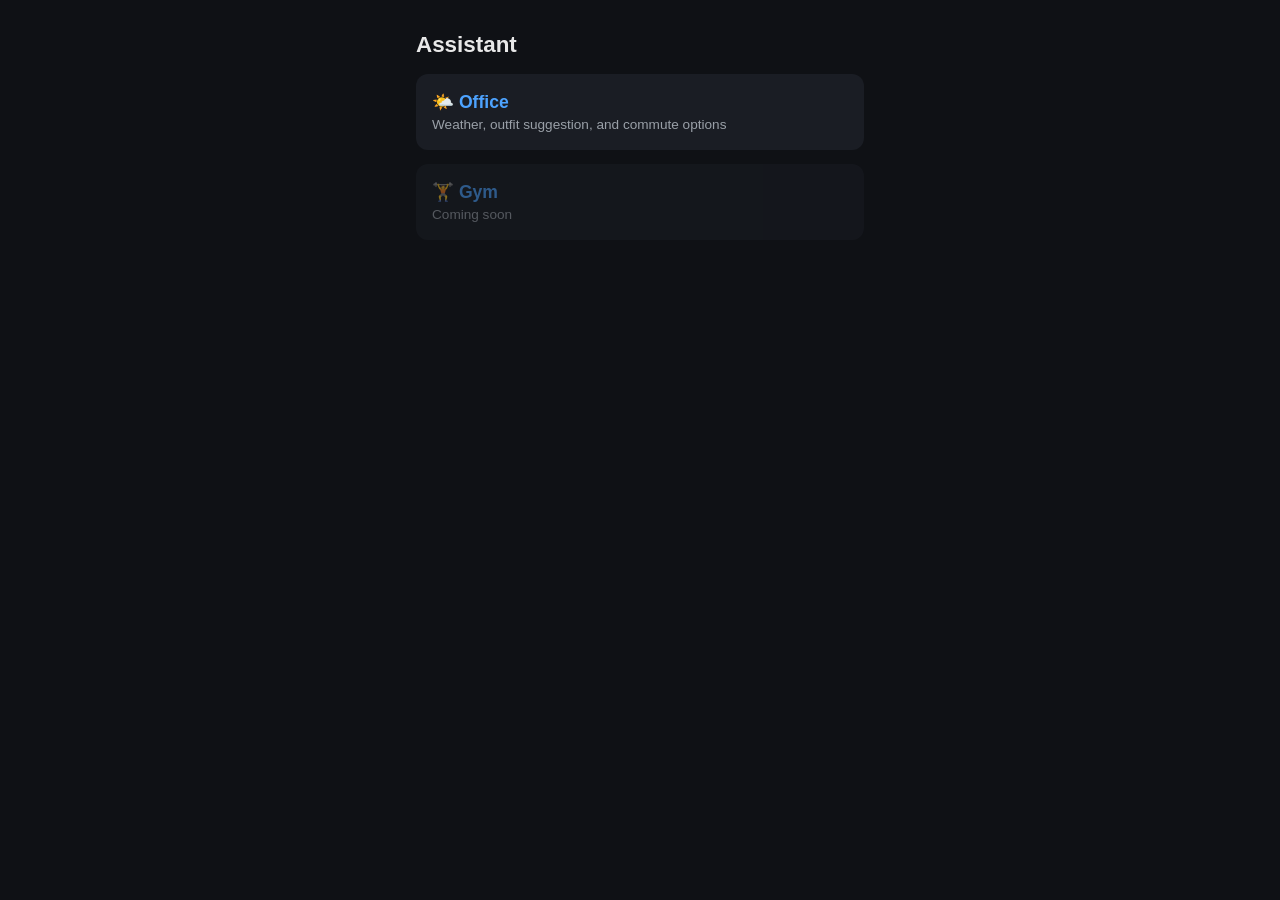
==== index.html @ eb411822 "Add landing page with Office and Gym links" ====
<!DOCTYPE html>
<html lang="en">
<head>
<meta charset="UTF-8">
<meta name="viewport" content="width=device-width, initial-scale=1.0">
<title>Assistant</title>
<style>
  :root {
    --bg: #0f1115;
    --card: #1a1d24;
    --accent: #4da3ff;
    --text: #e8e8e8;
    --muted: #9aa0a8;
  }
  * { box-sizing: border-box; }
  body {
    margin: 0;
    font-family: -apple-system, Segoe UI, Roboto, Helvetica, Arial, sans-serif;
    background: var(--bg);
    color: var(--text);
    padding: 16px;
    max-width: 480px;
    margin: 0 auto;
  }
  h1 { font-size: 1.4rem; margin: 16px 0; }
  .card-link {
    display: block;
    background: var(--card);
    border-radius: 12px;
    padding: 18px 16px;
    margin-bottom: 14px;
    text-decoration: none;
    color: var(--text);
  }
  .card-link h2 {
    font-size: 1.1rem;
    margin: 0 0 4px;
    color: var(--accent);
  }
  .card-link p {
    margin: 0;
    color: var(--muted);
    font-size: 0.85rem;
  }
  .card-link.disabled {
    opacity: 0.5;
    pointer-events: none;
  }
</style>
</head>
<body>
  <h1>Assistant</h1>

  <a class="card-link" href="dayplanner/">
    <h2>🌤️ Office</h2>
    <p>Weather, outfit suggestion, and commute options</p>
  </a>

  <a class="card-link disabled" href="gym/">
    <h2>🏋️ Gym</h2>
    <p>Coming soon</p>
  </a>
</body>
</html>
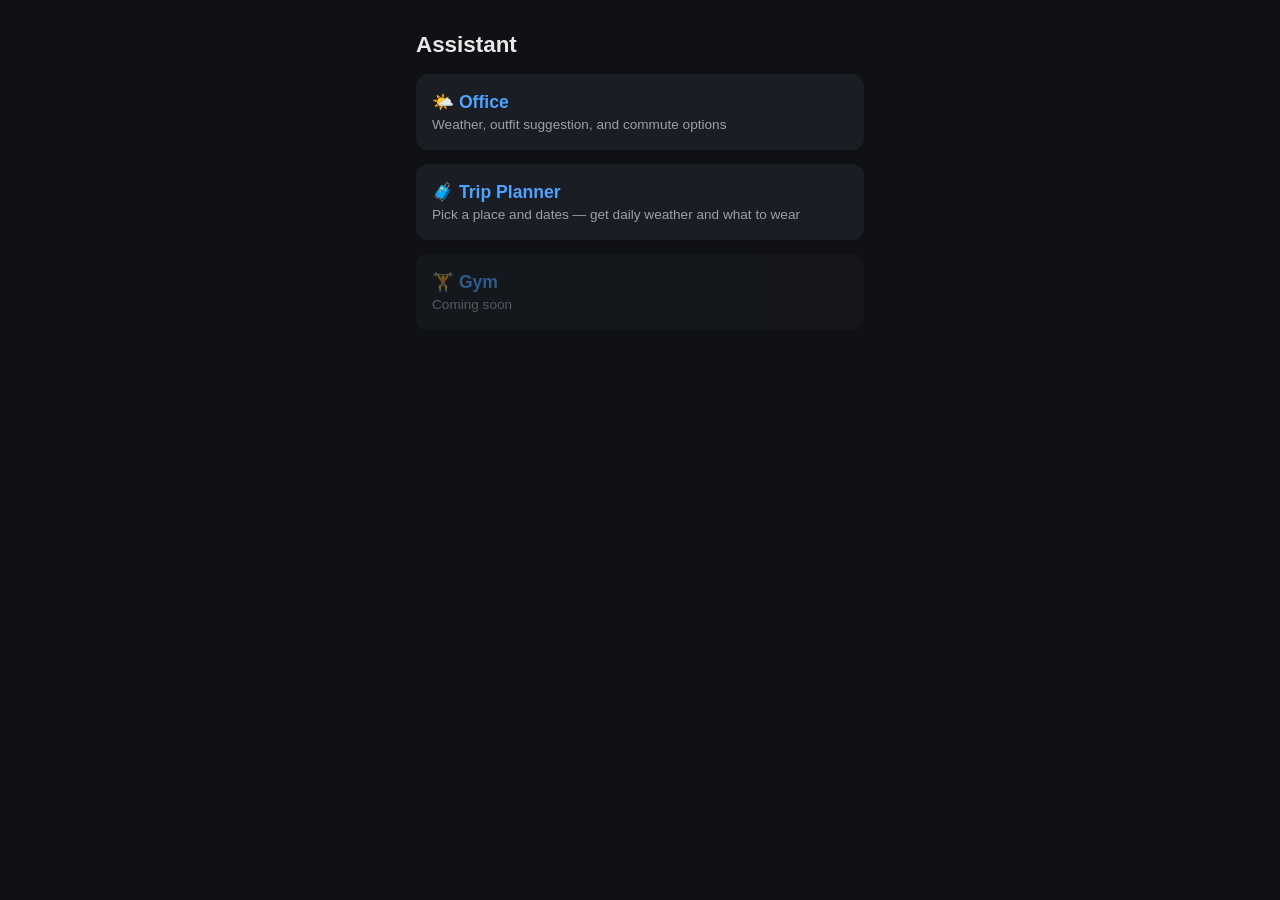
==== commit c59ba100: "Add Trip Planner page New trip/ tool: enter a destination and date range, and get per-day weather an" ====
--- a/index.html
+++ b/index.html
@@ -56,6 +56,11 @@
     <p>Weather, outfit suggestion, and commute options</p>
   </a>
 
+  <a class="card-link" href="trip/">
+    <h2>🧳 Trip Planner</h2>
+    <p>Pick a place and dates — get daily weather and what to wear</p>
+  </a>
+
   <a class="card-link disabled" href="gym/">
     <h2>🏋️ Gym</h2>
     <p>Coming soon</p>
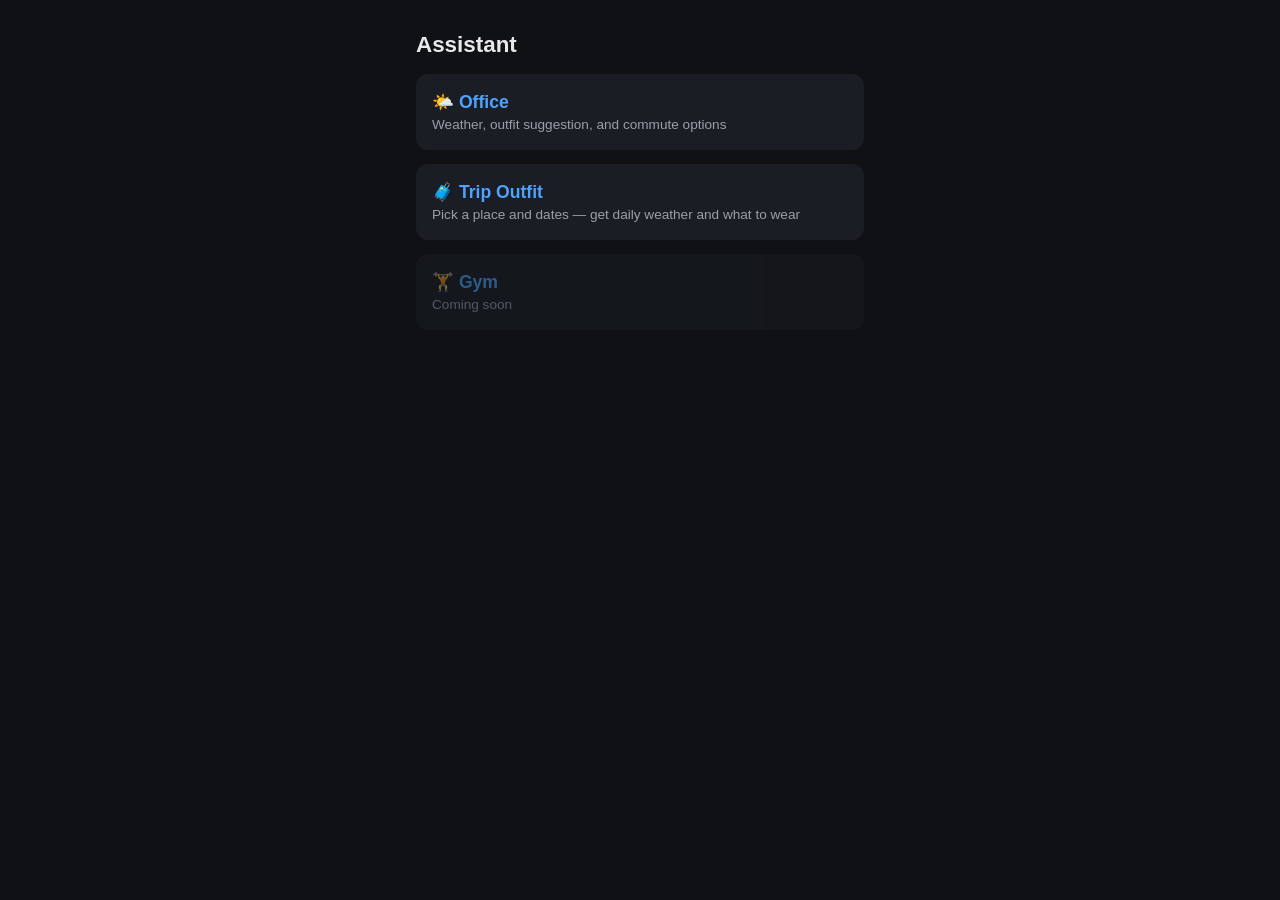
==== commit d0e18442: "Rename Trip Planner to Trip Outfit (title, header, landing card)" ====
--- a/index.html
+++ b/index.html
@@ -57,7 +57,7 @@
   </a>
 
   <a class="card-link" href="trip/">
-    <h2>🧳 Trip Planner</h2>
+    <h2>🧳 Trip Outfit</h2>
     <p>Pick a place and dates — get daily weather and what to wear</p>
   </a>
 
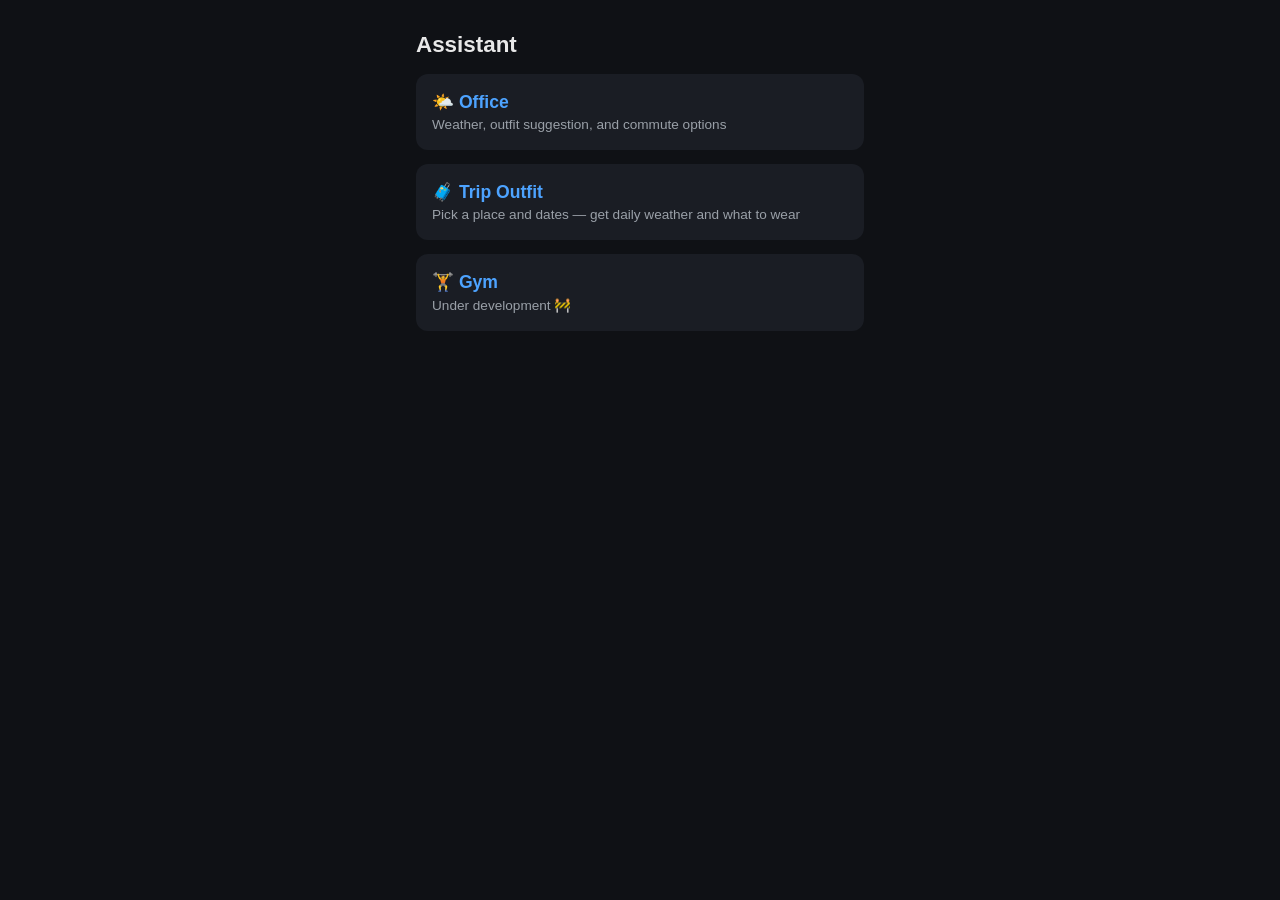
==== commit 7c5d854f: "Build Gym "under development" page with a fun image Gym page now shows an "Under development" badge," ====
--- a/index.html
+++ b/index.html
@@ -61,9 +61,9 @@
     <p>Pick a place and dates — get daily weather and what to wear</p>
   </a>
 
-  <a class="card-link disabled" href="gym/">
+  <a class="card-link" href="gym/">
     <h2>🏋️ Gym</h2>
-    <p>Coming soon</p>
+    <p>Under development 🚧</p>
   </a>
 </body>
 </html>
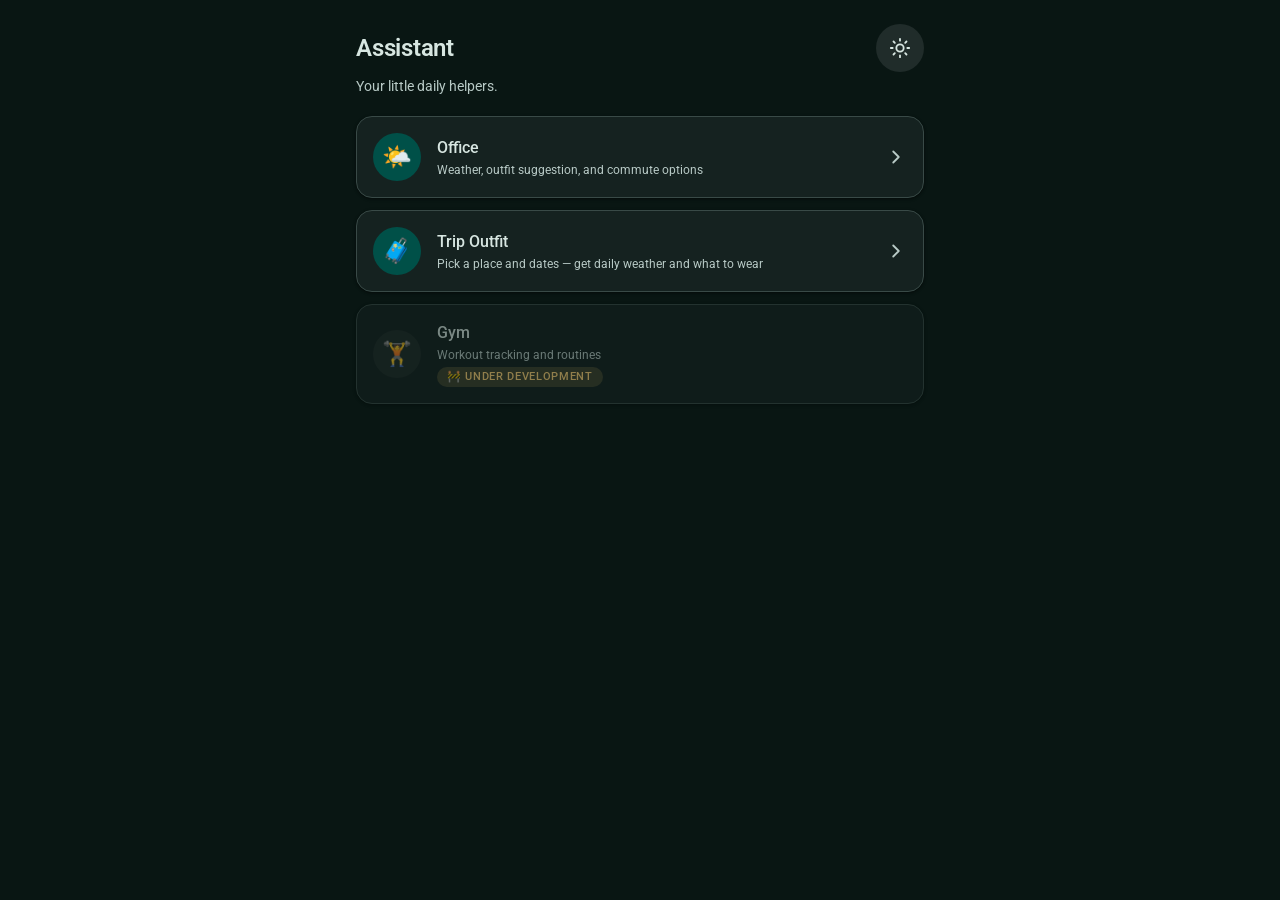
==== commit 57da8e11: "Adopt Material Design 3 with shared token system Add tokens.css: full M3 color roles (dark+light), t" ====
--- a/index.html
+++ b/index.html
@@ -2,68 +2,142 @@
 <html lang="en">
 <head>
 <meta charset="UTF-8">
-<meta name="viewport" content="width=device-width, initial-scale=1.0">
+<meta name="viewport" content="width=device-width, initial-scale=1.0, viewport-fit=cover">
 <title>Assistant</title>
+<meta name="theme-color" content="#091613">
+<link rel="preconnect" href="https://fonts.googleapis.com">
+<link rel="preconnect" href="https://fonts.gstatic.com" crossorigin>
+<link href="https://fonts.googleapis.com/css2?family=Roboto:wght@400;500;700;900&display=swap" rel="stylesheet">
+<link rel="stylesheet" href="tokens.css">
+<script>
+  // Set theme before first paint to avoid a flash.
+  document.documentElement.setAttribute("data-theme", localStorage.getItem("theme") || "dark");
+</script>
 <style>
-  :root {
-    --bg: #0f1115;
-    --card: #1a1d24;
-    --accent: #4da3ff;
-    --text: #e8e8e8;
-    --muted: #9aa0a8;
-  }
   * { box-sizing: border-box; }
   body {
-    margin: 0;
-    font-family: -apple-system, Segoe UI, Roboto, Helvetica, Arial, sans-serif;
-    background: var(--bg);
-    color: var(--text);
+    margin: 0 auto;
+    max-width: 480px;
     padding: 16px;
-    max-width: 480px;
-    margin: 0 auto;
+    background: var(--md-surface);
+    color: var(--md-on-surface);
+    font-family: var(--md-font);
+    -webkit-font-smoothing: antialiased;
   }
-  h1 { font-size: 1.4rem; margin: 16px 0; }
+  @media (min-width: 768px) { body { max-width: 600px; } }
+
+  .header-row { display: flex; justify-content: space-between; align-items: center; margin: 8px 0 4px; }
+  h1 { font: var(--md-headline-small); margin: 0; letter-spacing: -0.01em; }
+  .subtitle { font: var(--md-body-medium); color: var(--md-on-surface-variant); margin: 0 0 20px; }
+
+  .icon-btn {
+    width: 48px; height: 48px;
+    border: none; border-radius: var(--md-shape-full);
+    background: var(--md-surface-container-high);
+    color: var(--md-on-surface);
+    display: flex; align-items: center; justify-content: center;
+    cursor: pointer; text-decoration: none;
+    transition: transform 0.15s ease;
+  }
+  .icon-btn:active { transform: scale(0.92); }
+
+  /* M3 cards: surface-container, large corners, elevation-1, state layer */
   .card-link {
-    display: block;
-    background: var(--card);
-    border-radius: 12px;
-    padding: 18px 16px;
-    margin-bottom: 14px;
+    display: flex;
+    align-items: center;
+    gap: 16px;
+    background: var(--md-surface-container);
+    border: 1px solid var(--md-outline-variant);
+    border-radius: var(--md-shape-lg);
+    padding: 16px;
+    margin-bottom: 12px;
     text-decoration: none;
-    color: var(--text);
+    color: var(--md-on-surface);
+    box-shadow: var(--md-elev-1);
+    transition: box-shadow 0.2s ease, transform 0.15s ease;
   }
-  .card-link h2 {
-    font-size: 1.1rem;
-    margin: 0 0 4px;
-    color: var(--accent);
+  .card-link:hover { box-shadow: var(--md-elev-2); }
+  .card-link:active { transform: scale(0.99); }
+  .card-link:hover::after, .card-link:active::after,
+  .card-link:focus-visible::after { opacity: var(--md-state-hover); }
+
+  .avatar {
+    flex: none;
+    width: 48px; height: 48px;
+    border-radius: var(--md-shape-full);
+    background: var(--md-primary-container);
+    color: var(--md-on-primary-container);
+    display: flex; align-items: center; justify-content: center;
+    font-size: 1.5rem;
   }
-  .card-link p {
-    margin: 0;
-    color: var(--muted);
-    font-size: 0.85rem;
-  }
-  .card-link.disabled {
-    opacity: 0.5;
-    pointer-events: none;
+  .card-body { flex: 1; min-width: 0; }
+  .card-link h2 { font: var(--md-title-medium); margin: 0 0 2px; color: var(--md-on-surface); }
+  .card-link p { font: var(--md-body-small); margin: 0; color: var(--md-on-surface-variant); }
+  .chev { flex: none; color: var(--md-on-surface-variant); }
+
+  .card-link.disabled { opacity: 0.55; pointer-events: none; }
+  .card-link.disabled .avatar { background: var(--md-surface-container-high); color: var(--md-on-surface-variant); }
+
+  .badge {
+    display: inline-block;
+    margin-top: 4px;
+    background: color-mix(in srgb, var(--md-warning) 18%, transparent);
+    color: var(--md-warning);
+    border-radius: var(--md-shape-full);
+    padding: 2px 10px;
+    font: var(--md-label-small);
+    text-transform: uppercase;
+    letter-spacing: 0.06em;
   }
 </style>
 </head>
 <body>
-  <h1>Assistant</h1>
+  <header class="header-row">
+    <h1>Assistant</h1>
+    <button class="icon-btn" id="themeToggle" onclick="toggleTheme()" aria-label="Toggle light/dark theme"></button>
+  </header>
+  <p class="subtitle">Your little daily helpers.</p>
 
-  <a class="card-link" href="dayplanner/">
-    <h2>🌤️ Office</h2>
-    <p>Weather, outfit suggestion, and commute options</p>
+  <a class="card-link md-state" href="dayplanner/">
+    <span class="avatar">🌤️</span>
+    <span class="card-body">
+      <h2>Office</h2>
+      <p>Weather, outfit suggestion, and commute options</p>
+    </span>
+    <svg class="chev" width="22" height="22" viewBox="0 0 24 24" fill="none" stroke="currentColor" stroke-width="2" stroke-linecap="round" stroke-linejoin="round"><path d="m9 18 6-6-6-6"/></svg>
   </a>
 
-  <a class="card-link" href="trip/">
-    <h2>🧳 Trip Outfit</h2>
-    <p>Pick a place and dates — get daily weather and what to wear</p>
+  <a class="card-link md-state" href="trip/">
+    <span class="avatar">🧳</span>
+    <span class="card-body">
+      <h2>Trip Outfit</h2>
+      <p>Pick a place and dates — get daily weather and what to wear</p>
+    </span>
+    <svg class="chev" width="22" height="22" viewBox="0 0 24 24" fill="none" stroke="currentColor" stroke-width="2" stroke-linecap="round" stroke-linejoin="round"><path d="m9 18 6-6-6-6"/></svg>
   </a>
 
-  <a class="card-link" href="gym/">
-    <h2>🏋️ Gym</h2>
-    <p>Under development 🚧</p>
+  <a class="card-link disabled" href="gym/" aria-disabled="true">
+    <span class="avatar">🏋️</span>
+    <span class="card-body">
+      <h2>Gym</h2>
+      <p>Workout tracking and routines</p>
+      <span class="badge">🚧 Under development</span>
+    </span>
   </a>
+
+<script>
+  var SUN = '<svg width="22" height="22" viewBox="0 0 24 24" fill="none" stroke="currentColor" stroke-width="2" stroke-linecap="round" stroke-linejoin="round"><circle cx="12" cy="12" r="4"/><path d="M12 2v2M12 20v2M4.93 4.93l1.41 1.41M17.66 17.66l1.41 1.41M2 12h2M20 12h2M6.34 17.66l-1.41 1.41M19.07 4.93l-1.41 1.41"/></svg>';
+  var MOON = '<svg width="22" height="22" viewBox="0 0 24 24" fill="none" stroke="currentColor" stroke-width="2" stroke-linecap="round" stroke-linejoin="round"><path d="M21 12.79A9 9 0 1 1 11.21 3 7 7 0 0 0 21 12.79z"/></svg>';
+  function applyTheme(t) {
+    document.documentElement.setAttribute("data-theme", t);
+    document.getElementById("themeToggle").innerHTML = t === "light" ? MOON : SUN;
+  }
+  function toggleTheme() {
+    var next = document.documentElement.getAttribute("data-theme") === "light" ? "dark" : "light";
+    localStorage.setItem("theme", next);
+    applyTheme(next);
+  }
+  applyTheme(localStorage.getItem("theme") || "dark");
+</script>
 </body>
 </html>
--- a/tokens.css
+++ b/tokens.css
@@ -0,0 +1,225 @@
+/* ============================================================
+   Material Design 3 design tokens — shared across all apps.
+   Seed: blue (#2f6fed). Dark is default; [data-theme="light"] overrides.
+   Old aliases (--bg/--card/--accent/--text/--muted/--outline) kept
+   at the bottom so existing component CSS keeps working.
+   ============================================================ */
+:root {
+  color-scheme: dark;
+
+  /* --- Primary --- */
+  --md-primary: #00dec9;
+  --md-on-primary: #003731;
+  --md-primary-container: #005048;
+  --md-on-primary-container: #00fee5;
+
+  /* --- Secondary --- */
+  --md-secondary: #a0cfd2;
+  --md-on-secondary: #00373a;
+  --md-secondary-container: #1e4d51;
+  --md-on-secondary-container: #bcebee;
+
+  /* --- Tertiary --- */
+  --md-tertiary: #91d0e4;
+  --md-on-tertiary: #003641;
+  --md-tertiary-container: #004e5e;
+  --md-on-tertiary-container: #b1ecff;
+
+  /* --- Error --- */
+  --md-error: #ffb4ab;
+  --md-on-error: #690005;
+  --md-error-container: #93000a;
+  --md-on-error-container: #ffdad6;
+
+  /* --- Success / warning (extended roles, not in core M3) --- */
+  --md-success: #8bd99f;
+  --md-on-success: #00391c;
+  --md-warning: #ffd479;
+  --md-on-warning: #3d2e00;
+
+  /* --- Surfaces (tonal elevation) --- */
+  --md-surface: #091613;
+  --md-on-surface: #d7e6e1;
+  --md-on-surface-variant: #b8cac6;
+  --md-surface-container-lowest: #05100e;
+  --md-surface-container-low: #111e1c;
+  --md-surface-container: #152220;
+  --md-surface-container-high: #202c2a;
+  --md-surface-container-highest: #2a3735;
+
+  /* --- Outline --- */
+  --md-outline: #829490;
+  --md-outline-variant: #394a47;
+
+  /* --- Inverse --- */
+  --md-inverse-surface: #d7e6e1;
+  --md-inverse-on-surface: #263330;
+  --md-inverse-primary: #006b5f;
+
+  /* --- State-layer opacities (M3 spec) --- */
+  --md-state-hover: 0.08;
+  --md-state-focus: 0.10;
+  --md-state-pressed: 0.10;
+  --md-state-dragged: 0.16;
+
+  /* --- Shape scale (corner radius) --- */
+  --md-shape-xs: 4px;
+  --md-shape-sm: 8px;
+  --md-shape-md: 12px;
+  --md-shape-lg: 16px;
+  --md-shape-xl: 28px;
+  --md-shape-full: 999px;
+
+  /* --- Elevation (M3 dark uses tonal + shadow) --- */
+  --md-elev-0: none;
+  --md-elev-1: 0 1px 2px rgba(0,0,0,0.3), 0 1px 3px 1px rgba(0,0,0,0.15);
+  --md-elev-2: 0 1px 2px rgba(0,0,0,0.3), 0 2px 6px 2px rgba(0,0,0,0.15);
+  --md-elev-3: 0 4px 8px 3px rgba(0,0,0,0.15), 0 1px 3px rgba(0,0,0,0.3);
+  --md-elev-4: 0 6px 10px 4px rgba(0,0,0,0.15), 0 2px 3px rgba(0,0,0,0.3);
+
+  /* --- Type scale (Roboto). label/body/title/headline/display --- */
+  --md-font: 'Roboto', -apple-system, 'Segoe UI', Helvetica, Arial, sans-serif;
+  --md-display-small: 700 2.25rem/2.75rem var(--md-font);
+  --md-headline-small: 600 1.5rem/2rem var(--md-font);
+  --md-title-large: 700 1.375rem/1.75rem var(--md-font);
+  --md-title-medium: 500 1rem/1.5rem var(--md-font);
+  --md-title-small: 500 0.875rem/1.25rem var(--md-font);
+  --md-body-large: 400 1rem/1.5rem var(--md-font);
+  --md-body-medium: 400 0.875rem/1.25rem var(--md-font);
+  --md-body-small: 400 0.75rem/1rem var(--md-font);
+  --md-label-large: 500 0.875rem/1.25rem var(--md-font);
+  --md-label-medium: 500 0.75rem/1rem var(--md-font);
+  --md-label-small: 500 0.6875rem/1rem var(--md-font);
+}
+
+:root[data-theme="light"] {
+  color-scheme: light;
+
+  --md-primary: #006b5f;
+  --md-on-primary: #ffffff;
+  --md-primary-container: #00fee5;
+  --md-on-primary-container: #00201c;
+
+  --md-secondary: #386569;
+  --md-on-secondary: #ffffff;
+  --md-secondary-container: #bcebee;
+  --md-on-secondary-container: #002022;
+
+  --md-tertiary: #216678;
+  --md-on-tertiary: #ffffff;
+  --md-tertiary-container: #b1ecff;
+  --md-on-tertiary-container: #001f27;
+
+  --md-error: #ba1a1a;
+  --md-on-error: #ffffff;
+  --md-error-container: #ffdad6;
+  --md-on-error-container: #410002;
+
+  --md-success: #1e6b3a;
+  --md-on-success: #ffffff;
+  --md-warning: #8a5d00;
+  --md-on-warning: #ffffff;
+
+  --md-surface: #eefdf8;
+  --md-on-surface: #111e1c;
+  --md-on-surface-variant: #394a47;
+  --md-surface-container-lowest: #ffffff;
+  --md-surface-container-low: #e8f7f2;
+  --md-surface-container: #e2f1ed;
+  --md-surface-container-high: #ddebe7;
+  --md-surface-container-highest: #d7e6e1;
+
+  --md-outline: #697b77;
+  --md-outline-variant: #b8cac6;
+
+  --md-inverse-surface: #263330;
+  --md-inverse-on-surface: #e5f4f0;
+  --md-inverse-primary: #00dec9;
+
+  --md-elev-1: 0 1px 2px rgba(20,30,50,0.1), 0 1px 3px 1px rgba(20,30,50,0.05);
+  --md-elev-2: 0 1px 2px rgba(20,30,50,0.1), 0 2px 6px 2px rgba(20,30,50,0.06);
+  --md-elev-3: 0 4px 8px 3px rgba(20,30,50,0.06), 0 1px 3px rgba(20,30,50,0.1);
+  --md-elev-4: 0 6px 10px 4px rgba(20,30,50,0.07), 0 2px 3px rgba(20,30,50,0.1);
+}
+
+/* ============================================================
+   Back-compat aliases — map the apps' existing var names onto
+   M3 roles. Lets old component CSS keep working unchanged.
+   ============================================================ */
+:root {
+  --bg: var(--md-surface);
+  --card: var(--md-surface-container);
+  --card-high: var(--md-surface-container-high);
+  --accent: var(--md-primary);
+  --on-accent: var(--md-on-primary);
+  --primary-container: var(--md-primary-container);
+  --on-primary-container: var(--md-on-primary-container);
+  --text: var(--md-on-surface);
+  --muted: var(--md-on-surface-variant);
+  --outline: var(--md-outline-variant);
+}
+
+/* ============================================================
+   Shared M3 component helpers (opt-in classes).
+   ============================================================ */
+
+/* Reduced motion */
+@media (prefers-reduced-motion: reduce) {
+  *, *::before, *::after {
+    animation-duration: 0.01ms !important;
+    transition-duration: 0.01ms !important;
+  }
+}
+
+/* M3 state layer: put on a positioned, overflow-hidden element. */
+.md-state {
+  position: relative;
+  overflow: hidden;
+  isolation: isolate;
+}
+.md-state::after {
+  content: "";
+  position: absolute;
+  inset: 0;
+  background: currentColor;
+  opacity: 0;
+  transition: opacity 0.15s ease;
+  pointer-events: none;
+  z-index: -1;
+}
+.md-state:hover::after { opacity: var(--md-state-hover); }
+.md-state:focus-visible::after { opacity: var(--md-state-focus); }
+.md-state:active::after { opacity: var(--md-state-pressed); }
+
+/* Visible focus ring everywhere (a11y) */
+:where(button, a, input, [tabindex]):focus-visible {
+  outline: 2px solid var(--md-primary);
+  outline-offset: 2px;
+}
+
+/* M3 filled button */
+.md-btn-filled {
+  min-height: 40px;
+  padding: 10px 24px;
+  border: none;
+  border-radius: var(--md-shape-full);
+  background: var(--md-primary);
+  color: var(--md-on-primary);
+  font: var(--md-label-large);
+  cursor: pointer;
+}
+
+/* M3 text/outlined icon button — 48dp target */
+.md-icon-btn {
+  width: 48px;
+  height: 48px;
+  border: none;
+  border-radius: var(--md-shape-full);
+  background: var(--md-surface-container-high);
+  color: var(--md-on-surface);
+  display: flex;
+  align-items: center;
+  justify-content: center;
+  cursor: pointer;
+  text-decoration: none;
+}
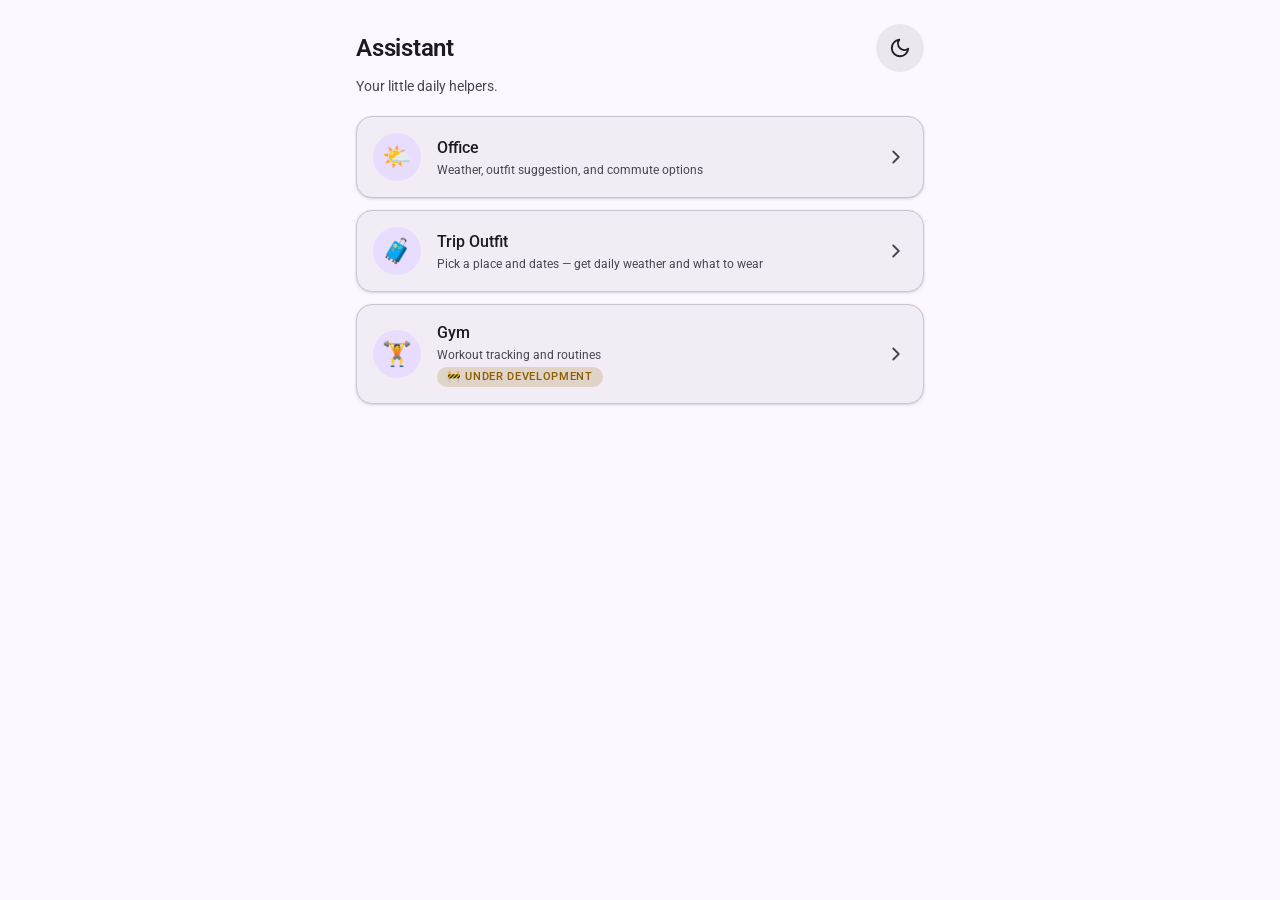
==== commit 907635aa: "M3 baseline theme, day stepper, suite PWA, and UX polish Color & theming: - Switch tokens to the Mat" ====
--- a/index.html
+++ b/index.html
@@ -4,14 +4,20 @@
 <meta charset="UTF-8">
 <meta name="viewport" content="width=device-width, initial-scale=1.0, viewport-fit=cover">
 <title>Assistant</title>
-<meta name="theme-color" content="#091613">
+<meta name="theme-color" content="#141218">
+<link rel="manifest" href="manifest.json">
+<meta name="mobile-web-app-capable" content="yes">
+<meta name="apple-mobile-web-app-capable" content="yes">
+<meta name="apple-mobile-web-app-status-bar-style" content="black-translucent">
+<meta name="apple-mobile-web-app-title" content="Assistant">
+<link rel="apple-touch-icon" href="apple-touch-icon.png">
 <link rel="preconnect" href="https://fonts.googleapis.com">
 <link rel="preconnect" href="https://fonts.gstatic.com" crossorigin>
 <link href="https://fonts.googleapis.com/css2?family=Roboto:wght@400;500;700;900&display=swap" rel="stylesheet">
 <link rel="stylesheet" href="tokens.css">
 <script>
   // Set theme before first paint to avoid a flash.
-  document.documentElement.setAttribute("data-theme", localStorage.getItem("theme") || "dark");
+  document.documentElement.setAttribute("data-theme", localStorage.getItem("theme") || (matchMedia("(prefers-color-scheme: light)").matches ? "light" : "dark"));
 </script>
 <style>
   * { box-sizing: border-box; }
@@ -30,16 +36,7 @@
   h1 { font: var(--md-headline-small); margin: 0; letter-spacing: -0.01em; }
   .subtitle { font: var(--md-body-medium); color: var(--md-on-surface-variant); margin: 0 0 20px; }
 
-  .icon-btn {
-    width: 48px; height: 48px;
-    border: none; border-radius: var(--md-shape-full);
-    background: var(--md-surface-container-high);
-    color: var(--md-on-surface);
-    display: flex; align-items: center; justify-content: center;
-    cursor: pointer; text-decoration: none;
-    transition: transform 0.15s ease;
-  }
-  .icon-btn:active { transform: scale(0.92); }
+  /* .icon-btn defined once in tokens.css */
 
   /* M3 cards: surface-container, large corners, elevation-1, state layer */
   .card-link {
@@ -116,13 +113,14 @@
     <svg class="chev" width="22" height="22" viewBox="0 0 24 24" fill="none" stroke="currentColor" stroke-width="2" stroke-linecap="round" stroke-linejoin="round"><path d="m9 18 6-6-6-6"/></svg>
   </a>
 
-  <a class="card-link disabled" href="gym/" aria-disabled="true">
+  <a class="card-link md-state" href="gym/">
     <span class="avatar">🏋️</span>
     <span class="card-body">
       <h2>Gym</h2>
       <p>Workout tracking and routines</p>
       <span class="badge">🚧 Under development</span>
     </span>
+    <svg class="chev" width="22" height="22" viewBox="0 0 24 24" fill="none" stroke="currentColor" stroke-width="2" stroke-linecap="round" stroke-linejoin="round"><path d="m9 18 6-6-6-6"/></svg>
   </a>
 
 <script>
@@ -137,7 +135,8 @@
     localStorage.setItem("theme", next);
     applyTheme(next);
   }
-  applyTheme(localStorage.getItem("theme") || "dark");
+  applyTheme(localStorage.getItem("theme") || (matchMedia("(prefers-color-scheme: light)").matches ? "light" : "dark"));
+  if ("serviceWorker" in navigator) addEventListener("load", () => navigator.serviceWorker.register("sw.js"));
 </script>
 </body>
 </html>
--- a/tokens.css
+++ b/tokens.css
@@ -8,22 +8,22 @@
   color-scheme: dark;
 
   /* --- Primary --- */
-  --md-primary: #00dec9;
-  --md-on-primary: #003731;
-  --md-primary-container: #005048;
-  --md-on-primary-container: #00fee5;
+  --md-primary: #cfbdfe;
+  --md-on-primary: #36275d;
+  --md-primary-container: #4d3d75;
+  --md-on-primary-container: #e9ddff;
 
   /* --- Secondary --- */
-  --md-secondary: #a0cfd2;
-  --md-on-secondary: #00373a;
-  --md-secondary-container: #1e4d51;
-  --md-on-secondary-container: #bcebee;
+  --md-secondary: #cbc2db;
+  --md-on-secondary: #332d41;
+  --md-secondary-container: #4a4458;
+  --md-on-secondary-container: #e8def8;
 
   /* --- Tertiary --- */
-  --md-tertiary: #91d0e4;
-  --md-on-tertiary: #003641;
-  --md-tertiary-container: #004e5e;
-  --md-on-tertiary-container: #b1ecff;
+  --md-tertiary: #efb8c8;
+  --md-on-tertiary: #4a2532;
+  --md-tertiary-container: #633b48;
+  --md-on-tertiary-container: #ffd9e3;
 
   /* --- Error --- */
   --md-error: #ffb4ab;
@@ -31,30 +31,32 @@
   --md-error-container: #93000a;
   --md-on-error-container: #ffdad6;
 
-  /* --- Success / warning (extended roles, not in core M3) --- */
-  --md-success: #8bd99f;
-  --md-on-success: #00391c;
-  --md-warning: #ffd479;
-  --md-on-warning: #3d2e00;
+  /* --- Semantic status (extended roles, not in core M3).
+         Theme-switching text colors used for warnings, delays,
+         countdown urgency, occupancy, etc. --- */
+  --status-good: #8bd99f;
+  --status-warn: #ffb454;
+  --status-bad: #ffb4ab;
+  --md-warning: var(--status-warn); /* legacy alias (home badge) */
 
   /* --- Surfaces (tonal elevation) --- */
-  --md-surface: #091613;
-  --md-on-surface: #d7e6e1;
-  --md-on-surface-variant: #b8cac6;
-  --md-surface-container-lowest: #05100e;
-  --md-surface-container-low: #111e1c;
-  --md-surface-container: #152220;
-  --md-surface-container-high: #202c2a;
-  --md-surface-container-highest: #2a3735;
+  --md-surface: #141218;
+  --md-on-surface: #e6e0e9;
+  --md-on-surface-variant: #cac4cf;
+  --md-surface-container-lowest: #0f0d13;
+  --md-surface-container-low: #1d1b20;
+  --md-surface-container: #211f24;
+  --md-surface-container-high: #2b292f;
+  --md-surface-container-highest: #36343a;
 
   /* --- Outline --- */
-  --md-outline: #829490;
-  --md-outline-variant: #394a47;
+  --md-outline: #948f99;
+  --md-outline-variant: #49454e;
 
   /* --- Inverse --- */
-  --md-inverse-surface: #d7e6e1;
-  --md-inverse-on-surface: #263330;
-  --md-inverse-primary: #006b5f;
+  --md-inverse-surface: #e6e0e9;
+  --md-inverse-on-surface: #322f35;
+  --md-inverse-primary: #65558f;
 
   /* --- State-layer opacities (M3 spec) --- */
   --md-state-hover: 0.08;
@@ -95,46 +97,51 @@
 :root[data-theme="light"] {
   color-scheme: light;
 
-  --md-primary: #006b5f;
+  --md-primary: #65558f;
   --md-on-primary: #ffffff;
-  --md-primary-container: #00fee5;
-  --md-on-primary-container: #00201c;
-
-  --md-secondary: #386569;
+  --md-primary-container: #e9ddff;
+  --md-on-primary-container: #201047;
+
+  --md-secondary: #625b71;
   --md-on-secondary: #ffffff;
-  --md-secondary-container: #bcebee;
-  --md-on-secondary-container: #002022;
-
-  --md-tertiary: #216678;
+  --md-secondary-container: #e8def8;
+  --md-on-secondary-container: #1e192b;
+
+  --md-tertiary: #7e5260;
   --md-on-tertiary: #ffffff;
-  --md-tertiary-container: #b1ecff;
-  --md-on-tertiary-container: #001f27;
+  --md-tertiary-container: #ffd9e3;
+  --md-on-tertiary-container: #31101d;
 
   --md-error: #ba1a1a;
   --md-on-error: #ffffff;
   --md-error-container: #ffdad6;
   --md-on-error-container: #410002;
 
+  /* Semantic status — darker for contrast on light surfaces */
+  --status-good: #1e6b3a;
+  --status-warn: #8a5d00;
+  --status-bad: #ba1a1a;
+
   --md-success: #1e6b3a;
   --md-on-success: #ffffff;
   --md-warning: #8a5d00;
   --md-on-warning: #ffffff;
 
-  --md-surface: #eefdf8;
-  --md-on-surface: #111e1c;
-  --md-on-surface-variant: #394a47;
+  --md-surface: #fdf7ff;
+  --md-on-surface: #1d1b20;
+  --md-on-surface-variant: #49454e;
   --md-surface-container-lowest: #ffffff;
-  --md-surface-container-low: #e8f7f2;
-  --md-surface-container: #e2f1ed;
-  --md-surface-container-high: #ddebe7;
-  --md-surface-container-highest: #d7e6e1;
-
-  --md-outline: #697b77;
-  --md-outline-variant: #b8cac6;
-
-  --md-inverse-surface: #263330;
-  --md-inverse-on-surface: #e5f4f0;
-  --md-inverse-primary: #00dec9;
+  --md-surface-container-low: #f8f2fa;
+  --md-surface-container: #f2ecf4;
+  --md-surface-container-high: #ece6ee;
+  --md-surface-container-highest: #e6e0e9;
+
+  --md-outline: #7a757f;
+  --md-outline-variant: #cac4cf;
+
+  --md-inverse-surface: #322f35;
+  --md-inverse-on-surface: #f5eff7;
+  --md-inverse-primary: #cfbdfe;
 
   --md-elev-1: 0 1px 2px rgba(20,30,50,0.1), 0 1px 3px 1px rgba(20,30,50,0.05);
   --md-elev-2: 0 1px 2px rgba(20,30,50,0.1), 0 2px 6px 2px rgba(20,30,50,0.06);
@@ -209,8 +216,8 @@
   cursor: pointer;
 }
 
-/* M3 text/outlined icon button — 48dp target */
-.md-icon-btn {
+/* M3 icon button — 48dp target. Shared by every app header. */
+.icon-btn {
   width: 48px;
   height: 48px;
   border: none;
@@ -222,4 +229,10 @@
   justify-content: center;
   cursor: pointer;
   text-decoration: none;
-}
+  transition: background 0.2s ease, transform 0.15s ease;
+}
+.icon-btn:hover { background: var(--md-surface-container-highest); }
+.icon-btn:active { transform: scale(0.92); }
+.icon-btn svg { animation: none; }
+@keyframes spin { to { transform: rotate(360deg); } }
+.icon-btn.spinning svg { animation: spin 0.8s linear infinite; }
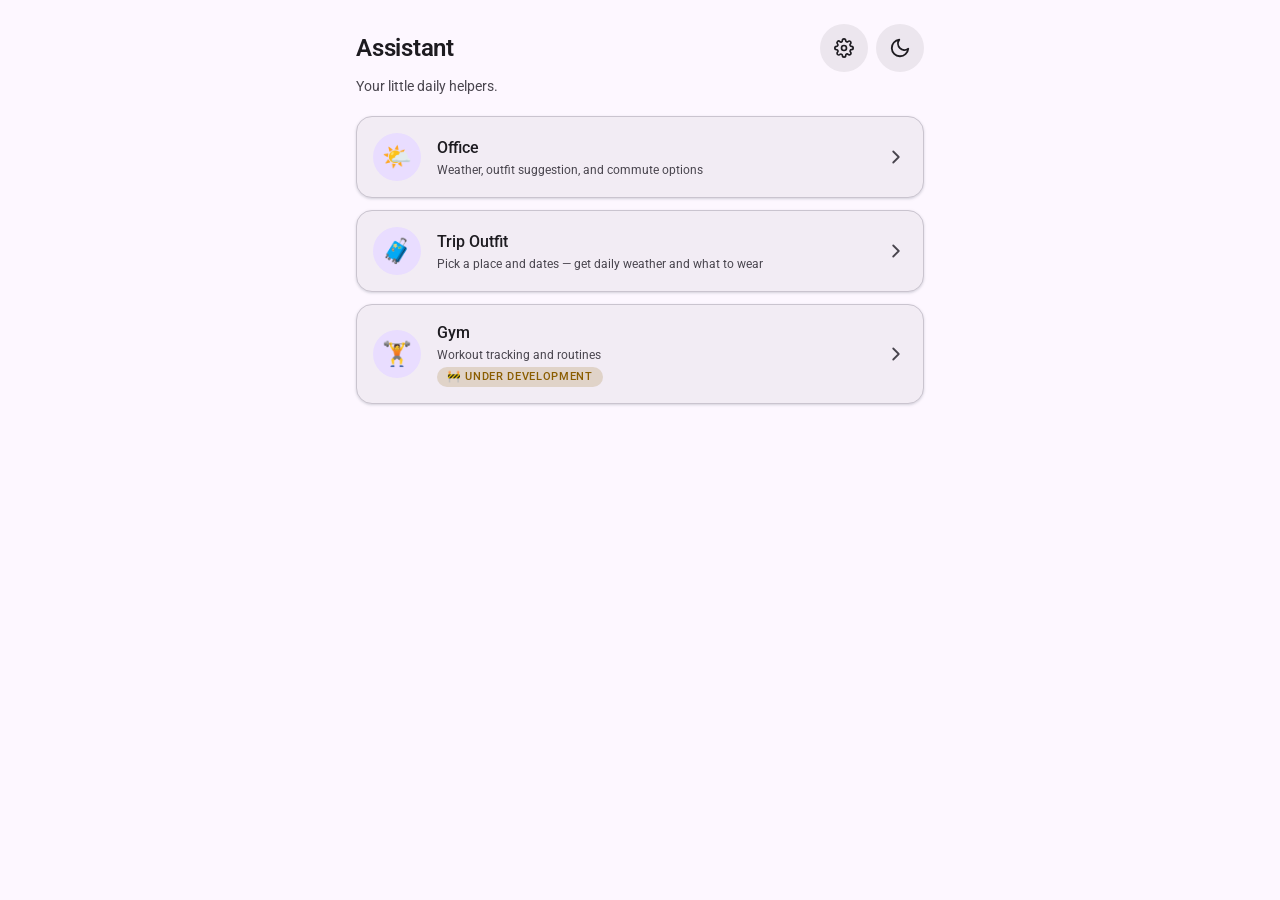
==== commit 8a51a30a: "Add Settings page (home/office/times) + h-m durations Settings: - New /settings/ page (gear on the h" ====
--- a/index.html
+++ b/index.html
@@ -91,7 +91,10 @@
 <body>
   <header class="header-row">
     <h1>Assistant</h1>
-    <button class="icon-btn" id="themeToggle" onclick="toggleTheme()" aria-label="Toggle light/dark theme"></button>
+    <div class="header-actions" style="display:flex;gap:8px">
+      <a class="icon-btn" href="settings/" title="Settings" aria-label="Settings"><svg width="20" height="20" viewBox="0 0 24 24" fill="none" stroke="currentColor" stroke-width="2" stroke-linecap="round" stroke-linejoin="round"><circle cx="12" cy="12" r="3"/><path d="M19.4 15a1.65 1.65 0 0 0 .33 1.82l.06.06a2 2 0 1 1-2.83 2.83l-.06-.06a1.65 1.65 0 0 0-1.82-.33 1.65 1.65 0 0 0-1 1.51V21a2 2 0 0 1-4 0v-.09A1.65 1.65 0 0 0 9 19.4a1.65 1.65 0 0 0-1.82.33l-.06.06a2 2 0 1 1-2.83-2.83l.06-.06a1.65 1.65 0 0 0 .33-1.82 1.65 1.65 0 0 0-1.51-1H3a2 2 0 0 1 0-4h.09A1.65 1.65 0 0 0 4.6 9a1.65 1.65 0 0 0-.33-1.82l-.06-.06a2 2 0 1 1 2.83-2.83l.06.06a1.65 1.65 0 0 0 1.82.33H9a1.65 1.65 0 0 0 1-1.51V3a2 2 0 0 1 4 0v.09a1.65 1.65 0 0 0 1 1.51 1.65 1.65 0 0 0 1.82-.33l.06-.06a2 2 0 1 1 2.83 2.83l-.06.06a1.65 1.65 0 0 0-.33 1.82V9a1.65 1.65 0 0 0 1.51 1H21a2 2 0 0 1 0 4h-.09a1.65 1.65 0 0 0-1.51 1z"/></svg></a>
+      <button class="icon-btn" id="themeToggle" onclick="toggleTheme()" aria-label="Toggle light/dark theme"></button>
+    </div>
   </header>
   <p class="subtitle">Your little daily helpers.</p>
 
